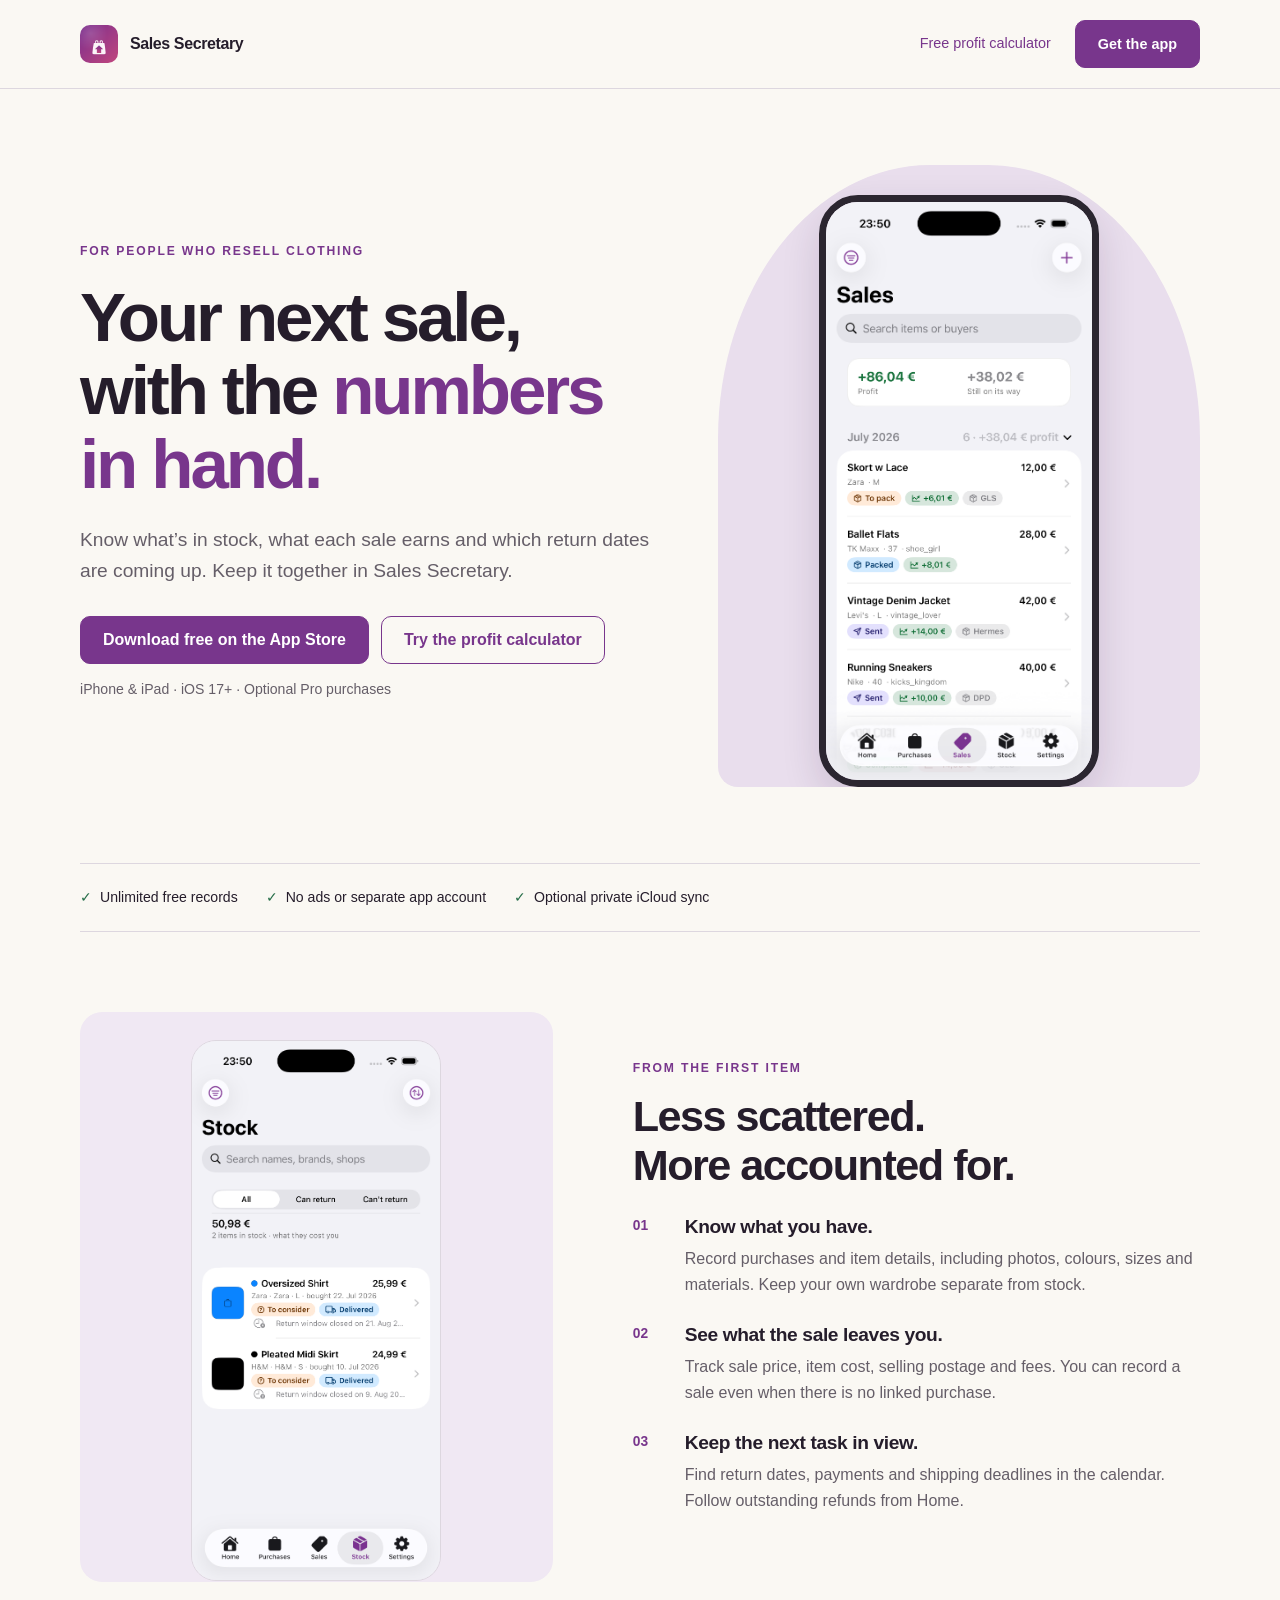
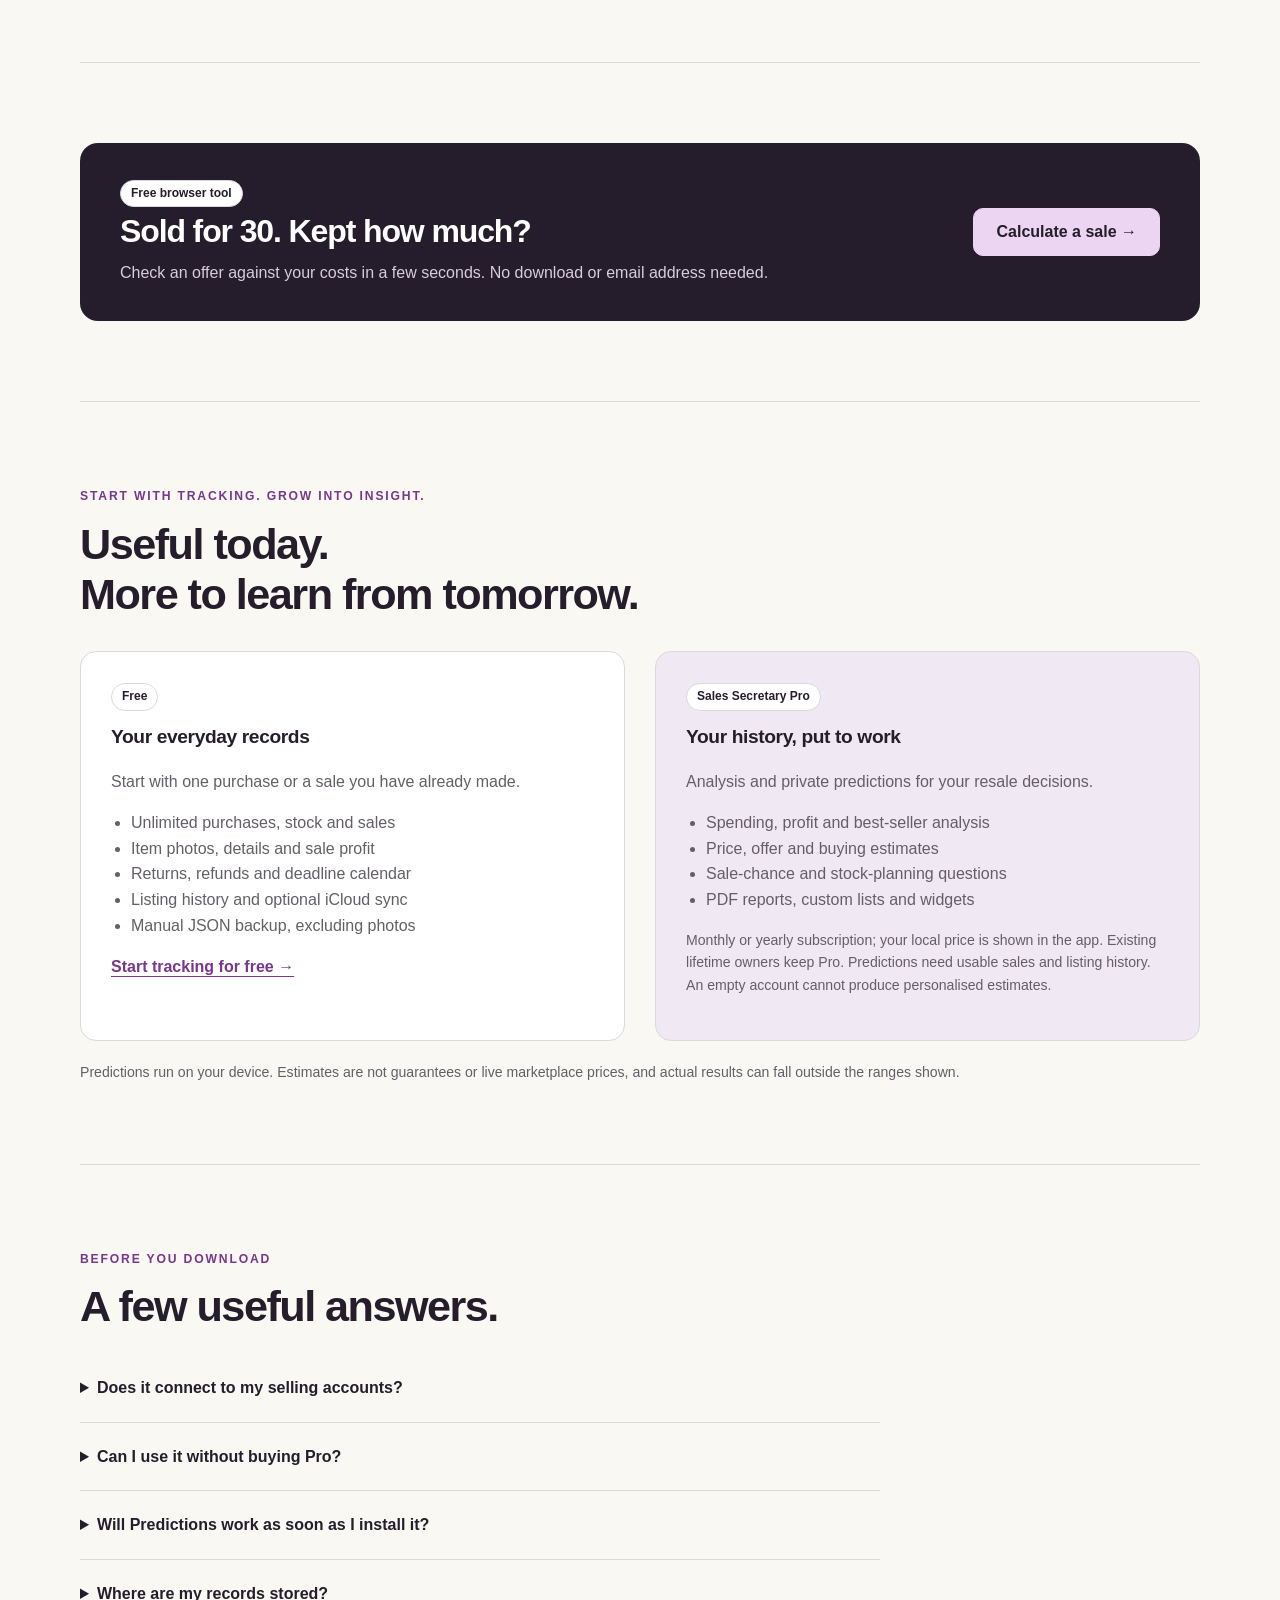
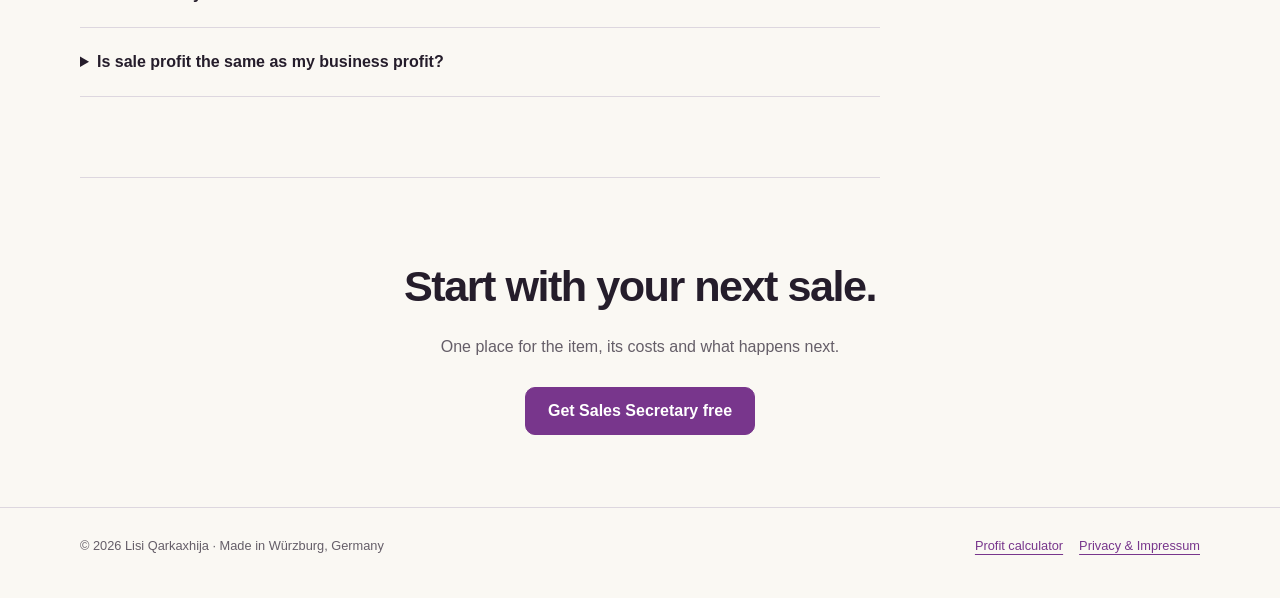
==== app/index.html @ 66dbfe73 "Publish reseller landing page and free profit calculator" ====
<!doctype html>
<html lang="en"><head>
<meta charset="utf-8"><meta name="viewport" content="width=device-width,initial-scale=1">
<title>Sales Secretary | Clothing inventory & resale profit tracker</title>
<meta name="description" content="Keep clothing stock, purchases, sale profit and return deadlines together. Free inventory tracking on iPhone and iPad. Private Predictions and analysis with Pro.">
<link rel="canonical" href="https://lisiq.github.io/sales-secretary-legal/app/">
<meta name="apple-itunes-app" content="app-id=6797229901">
<meta property="og:type" content="website"><meta property="og:title" content="Your next sale, with the numbers in hand."><meta property="og:description" content="Free clothing inventory and profit tracking. Sales Secretary for iPhone and iPad."><meta property="og:url" content="https://lisiq.github.io/sales-secretary-legal/app/"><meta property="og:image" content="https://lisiq.github.io/sales-secretary-legal/assets/social-header.png"><meta name="twitter:card" content="summary_large_image">
<link rel="icon" href="../assets/icon.png"><link rel="stylesheet" href="../assets/site.css">
</head><body>
<a class="skip" href="#main">Skip to content</a>
<header><nav class="wrap" aria-label="Main navigation"><a class="brand" href="./"><img src="../assets/icon.png" width="38" height="38" alt="">Sales Secretary</a><div class="nav-links"><a class="desktop-link" href="../tools/resale-profit/">Free profit calculator</a><a class="button" href="https://apps.apple.com/app/id6797229901">Get the app</a></div></nav></header>
<main id="main" class="wrap">
<section class="hero" aria-labelledby="intro"><div class="hero-copy"><span class="eyebrow">For people who resell clothing</span><h1 id="intro">Your next sale,<br>with the <em>numbers<br>in hand.</em></h1><p class="lead">Know what’s in stock, what each sale earns and which return dates are coming up. Keep it together in Sales Secretary.</p><div class="actions"><a class="button" href="https://apps.apple.com/app/id6797229901">Download free on the App Store</a><a class="button secondary" href="../tools/resale-profit/">Try the profit calculator</a></div><p class="small muted">iPhone & iPad · iOS 17+ · Optional Pro purchases</p></div><div class="phone-stage"><img class="phone" src="../assets/sales.png" alt="Sales Secretary sales list showing item prices, profit, and packing and shipping status." width="1206" height="2622" fetchpriority="high"></div></section>
<div class="trust" aria-label="App benefits"><span>Unlimited free records</span><span>No ads or separate app account</span><span>Optional private iCloud sync</span></div>
<section class="section split" aria-labelledby="workflow"><div class="stock-frame"><img src="../assets/stock.png" alt="Stock screen with clothing names, costs, colours and return information." width="1206" height="2622" loading="lazy"></div><div><span class="eyebrow">From the first item</span><h2 id="workflow">Less scattered.<br>More accounted for.</h2><ol class="steps"><li><h3>Know what you have.</h3><p>Record purchases and item details, including photos, colours, sizes and materials. Keep your own wardrobe separate from stock.</p></li><li><h3>See what the sale leaves you.</h3><p>Track sale price, item cost, selling postage and fees. You can record a sale even when there is no linked purchase.</p></li><li><h3>Keep the next task in view.</h3><p>Find return dates, payments and shipping deadlines in the calendar. Follow outstanding refunds from Home.</p></li></ol></div></section>
<section class="section" aria-labelledby="try"><div class="tool-strip"><div><span class="pill" style="color:#251d2b">Free browser tool</span><h2 id="try">Sold for 30. Kept how much?</h2><p>Check an offer against your costs in a few seconds. No download or email address needed.</p></div><a class="button" href="../tools/resale-profit/">Calculate a sale →</a></div></section>
<section class="section" aria-labelledby="plans"><span class="eyebrow">Start with tracking. Grow into insight.</span><h2 id="plans">Useful today.<br>More to learn from tomorrow.</h2><div class="pricing"><article class="plan"><span class="pill">Free</span><h3>Your everyday records</h3><p class="muted">Start with one purchase or a sale you have already made.</p><ul><li>Unlimited purchases, stock and sales</li><li>Item photos, details and sale profit</li><li>Returns, refunds and deadline calendar</li><li>Listing history and optional iCloud sync</li><li>Manual JSON backup, excluding photos</li></ul><a class="text-link" href="https://apps.apple.com/app/id6797229901">Start tracking for free →</a></article><article class="plan pro"><span class="pill">Sales Secretary Pro</span><h3>Your history, put to work</h3><p class="muted">Analysis and private predictions for your resale decisions.</p><ul><li>Spending, profit and best-seller analysis</li><li>Price, offer and buying estimates</li><li>Sale-chance and stock-planning questions</li><li>PDF reports, custom lists and widgets</li></ul><p class="small muted">Monthly or yearly subscription; your local price is shown in the app. Existing lifetime owners keep Pro. Predictions need usable sales and listing history. An empty account cannot produce personalised estimates.</p></article></div><p class="small muted" style="margin:20px 0 0">Predictions run on your device. Estimates are not guarantees or live marketplace prices, and actual results can fall outside the ranges shown.</p></section>
<section class="section faq" aria-labelledby="questions"><span class="eyebrow">Before you download</span><h2 id="questions">A few useful answers.</h2><details><summary>Does it connect to my selling accounts?</summary><p>No. You enter records manually. Sales Secretary does not automatically import listings, cross-list products or connect to marketplace accounts.</p></details><details><summary>Can I use it without buying Pro?</summary><p>Yes. Purchase, stock, sale and return tracking are free without a record limit. Pro adds analysis, Predictions, PDF reports, custom lists and widgets.</p></details><details><summary>Will Predictions work as soon as I install it?</summary><p>It needs your own usable history. New or limited histories may not support useful estimates. There is no external marketplace feed, and model output is not a promise of a sale or profit.</p></details><details><summary>Where are my records stored?</summary><p>On your device. You can enable private iCloud sync using the same Apple Account on supported devices. Records are not sent to an AI provider. See the <a href="../">privacy policy</a> for details, including Apple’s address suggestions and iCloud.</p></details><details><summary>Is sale profit the same as my business profit?</summary><p>No. The app’s item profit deducts item cost, selling postage and fees. It does not allocate original purchase postage or include every possible business cost. It is not a tax or full business accounting service.</p></details></section>
<section class="closing"><h2>Start with your next sale.</h2><p class="muted">One place for the item, its costs and what happens next.</p><a class="button" href="https://apps.apple.com/app/id6797229901">Get Sales Secretary free</a></section>
</main><footer><div class="wrap"><p>© 2026 Lisi Qarkaxhija · Made in Würzburg, Germany</p><p><a href="../tools/resale-profit/">Profit calculator</a><a href="../">Privacy & Impressum</a></p></div></footer>
</body></html>
---- assets/site.css ----
@charset "UTF-8";
:root{--ink:#251d2b;--muted:#655e68;--paper:#faf8f3;--plum:#78368c;--line:#ddd7df;--soft:#f0e8f3;--green:#246d47;--red:#a3303c;--white:#fff;font-family:ui-sans-serif,-apple-system,BlinkMacSystemFont,"Segoe UI",sans-serif;color:var(--ink);background:var(--paper);font-synthesis:none}
*{box-sizing:border-box}body{margin:0;line-height:1.6}a{color:var(--plum);text-underline-offset:4px}img{max-width:100%;height:auto}button,input,select{font:inherit}button,a,input,select,summary{-webkit-tap-highlight-color:transparent}a:focus-visible,button:focus-visible,input:focus-visible,select:focus-visible,summary:focus-visible{outline:3px solid #a44ac1;outline-offset:4px}button{cursor:pointer}button:disabled{cursor:default;opacity:.5}.wrap{width:min(1120px,calc(100% - 48px));margin:auto}.skip{position:absolute;left:12px;top:-80px;background:white;padding:12px;z-index:10}.skip:focus{top:8px}header{border-bottom:1px solid var(--line)}nav{min-height:88px;display:flex;align-items:center;justify-content:space-between;gap:20px}.brand{display:flex;align-items:center;gap:12px;text-decoration:none;color:var(--ink);font-weight:750;letter-spacing:-.4px}.brand img{width:38px;border-radius:10px}.nav-links{display:flex;align-items:center;gap:24px;font-size:.9rem}.nav-links a{text-decoration:none}.button{display:inline-flex;justify-content:center;align-items:center;text-decoration:none;background:var(--plum);color:white;border:1px solid var(--plum);border-radius:10px;min-height:48px;padding:12px 22px;font-weight:650;line-height:1.25}.button:hover{background:#602971}.button.secondary{background:transparent;color:var(--plum)}.button.secondary:hover{background:var(--soft)}.eyebrow{font-size:.76rem;letter-spacing:.15em;text-transform:uppercase;font-weight:750;color:var(--plum)}h1,h2,h3,p{margin-top:0}h1{font-size:clamp(2.7rem,5.4vw,4.6rem);line-height:1.06;letter-spacing:-.045em;margin:18px 0 24px;font-weight:780}h2{font-size:clamp(1.8rem,3.5vw,2.7rem);line-height:1.15;letter-spacing:-.035em;margin:12px 0 22px}h3{font-size:1.2rem;line-height:1.3;letter-spacing:-.02em}.lead{font-size:1.2rem;color:var(--muted);max-width:570px}.muted{color:var(--muted)}.small{font-size:.88rem}.hero{display:grid;grid-template-columns:1.2fr 1fr;gap:60px;align-items:center;padding:76px 0}.hero-copy{padding:12px 0}.hero h1 em{font-style:normal;color:var(--plum)}.actions{display:flex;flex-wrap:wrap;gap:12px;margin:30px 0 14px}.phone-stage{background:#e9deed;border-radius:44% 44% 20px 20px;padding:30px 35px 0;position:relative;align-self:stretch;display:flex;align-items:flex-end;justify-content:center;max-height:670px;overflow:hidden}.phone{width:280px;border:7px solid #2b2630;border-radius:39px;display:block;box-shadow:0 15px 38px #2d103b24}.stage-note{position:absolute;left:16px;top:40px;padding:9px 13px;background:white;border:1px solid var(--line);border-radius:10px;font-size:.78rem;transform:rotate(-4deg)}.trust{display:flex;gap:28px;flex-wrap:wrap;padding:22px 0;border-top:1px solid var(--line);border-bottom:1px solid var(--line);font-size:.88rem}.trust span::before{content:"✓";color:var(--green);font-weight:bold;padding-right:8px}.section{padding:80px 0;border-bottom:1px solid var(--line)}.split{display:grid;grid-template-columns:1fr 1.2fr;gap:80px;align-items:center}.stock-frame{background:var(--soft);border-radius:22px;padding:28px;display:flex;justify-content:center;overflow:hidden;height:570px}.stock-frame img{width:250px;align-self:flex-start;border-radius:25px;border:1px solid var(--line)}.steps{list-style:none;padding:0;margin:24px 0 0;counter-reset:step}.steps li{counter-increment:step;position:relative;padding:0 0 26px 52px}.steps li::before{content:"0" counter(step);position:absolute;left:0;top:0;color:var(--plum);font-weight:750;font-size:.86rem}.steps h3{margin-bottom:6px}.steps p{margin:0;color:var(--muted)}.tool-strip{display:flex;gap:40px;align-items:center;justify-content:space-between;background:var(--ink);color:white;border-radius:18px;padding:36px 40px}.tool-strip h2{font-size:2rem;margin:6px 0 10px}.tool-strip p{color:#d6cddd;margin:0;max-width:660px}.tool-strip .button{background:#ecd4f3;color:var(--ink);border-color:#ecd4f3;flex-shrink:0}.pricing{display:grid;grid-template-columns:1fr 1fr;gap:30px;margin-top:32px}.plan{padding:30px;border:1px solid var(--line);border-radius:16px;background:var(--white)}.plan.pro{background:var(--soft)}.plan ul{padding-left:20px;color:var(--muted)}.pill{display:inline-block;background:white;border:1px solid var(--line);border-radius:100px;font-size:.75rem;padding:3px 10px;font-weight:650}.plan .pill{margin-bottom:14px}.faq{max-width:800px}details{border-bottom:1px solid var(--line);padding:18px 0}summary{cursor:pointer;font-weight:650;padding:3px 0}details p{color:var(--muted);margin:14px 0 2px}.closing{padding:72px 0;text-align:center}.closing p{max-width:600px;margin:0 auto 28px}footer{border-top:1px solid var(--line);padding:28px 0;color:var(--muted);font-size:.8rem}footer .wrap{display:flex;flex-wrap:wrap;justify-content:space-between;gap:12px}footer a{margin-left:16px}.tool-heading{max-width:780px;padding:54px 0 24px}.tool-heading h1{font-size:clamp(2.6rem,5vw,3.6rem)}.calculator{display:grid;grid-template-columns:1fr 1fr;gap:30px;align-items:start;padding-bottom:50px}.form-panel,.result-panel{padding:30px;border:1px solid var(--line);background:white;border-radius:16px}.result-panel{background:var(--soft)}.field-grid{display:grid;grid-template-columns:1fr 1fr;gap:20px}.field{display:flex;flex-direction:column;gap:7px}.field label{font-size:.9rem;font-weight:650}.field input,.field select{border:1px solid #a99cab;background:white;border-radius:8px;padding:12px;width:100%;min-height:48px;color:var(--ink)}.field input::placeholder{color:#827887}.field input[aria-invalid=true]{border-color:var(--red)}.field.currency{max-width:180px;margin-bottom:22px}.form-actions{display:flex;gap:12px;flex-wrap:wrap;margin-top:24px}.form-actions button{padding:9px 15px;min-height:44px;border:1px solid var(--line);background:var(--paper);color:var(--ink);border-radius:8px;font-size:.86rem}.error{color:var(--red);font-size:.88rem;min-height:1.5em;margin-top:16px}.profit{font-size:3.6rem;line-height:1.1;letter-spacing:-.055em;margin:18px 0 8px;overflow-wrap:anywhere}.profit.positive{color:var(--green)}.profit.negative{color:var(--red)}.result-panel dl{margin:26px 0;border-top:1px solid #d5c7d9}.result-panel dl div{display:flex;gap:12px;justify-content:space-between;padding:13px 0;border-bottom:1px solid #d5c7d9}.result-panel dt{color:var(--muted)}.result-panel dd{margin:0;text-align:right;font-weight:650}.result-panel .button{margin-top:20px;width:100%}.formula{font-family:ui-monospace,monospace;font-size:.88rem;background:var(--soft);border-radius:8px;padding:18px;overflow-wrap:anywhere}.example{border-left:3px solid var(--plum);padding-left:22px;margin:26px 0}.guide{max-width:820px}.guide li{margin:8px 0}.text-link{font-weight:650}.visually-hidden{position:absolute;width:1px;height:1px;clip-path:inset(50%);overflow:hidden}
@media(max-width:760px){.wrap{width:calc(100% - 32px)}nav{min-height:76px;gap:12px}.nav-links{gap:12px}.nav-links .button{font-size:.8rem;padding:9px 12px;min-height:42px}.nav-links .desktop-link{display:none}.hero{grid-template-columns:1fr;gap:28px;padding:42px 0}.hero h1{max-width:580px}.phone-stage{height:460px;max-height:none;max-width:430px;width:100%;justify-self:center;padding-top:25px}.phone{width:242px;align-self:flex-start}.stage-note{top:38px}.trust{gap:10px 20px}.split{grid-template-columns:1fr;gap:30px}.stock-frame{height:360px;order:2}.section{padding:48px 0}.tool-strip{flex-direction:column;align-items:flex-start;padding:27px;gap:25px}.pricing,.calculator{grid-template-columns:1fr}.plan,.form-panel,.result-panel{padding:24px}.tool-heading{padding-top:34px}.calculator{gap:20px}.closing{padding:48px 0}footer .wrap{display:block}footer a{margin:0 15px 0 0}footer p{margin:10px 0}.profit{font-size:3.1rem}}
@media(prefers-reduced-motion:no-preference){html{scroll-behavior:smooth}}
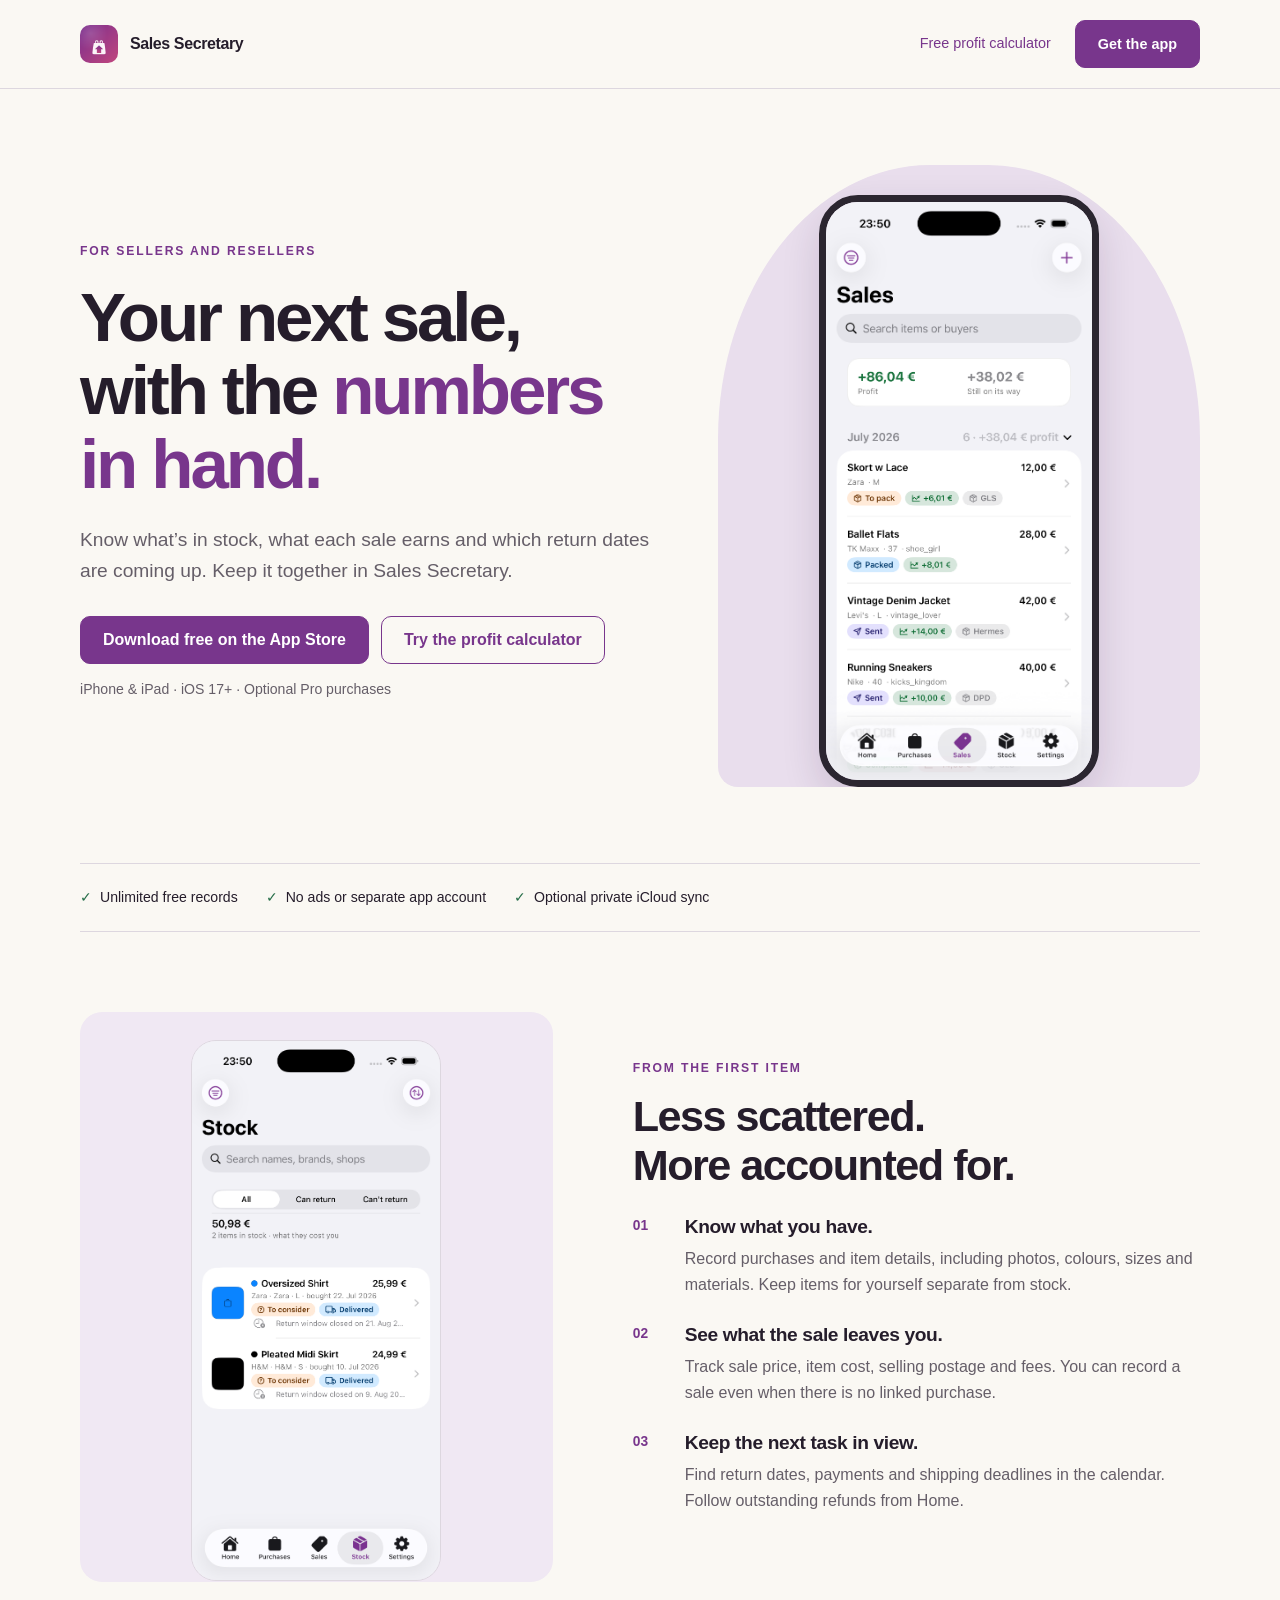
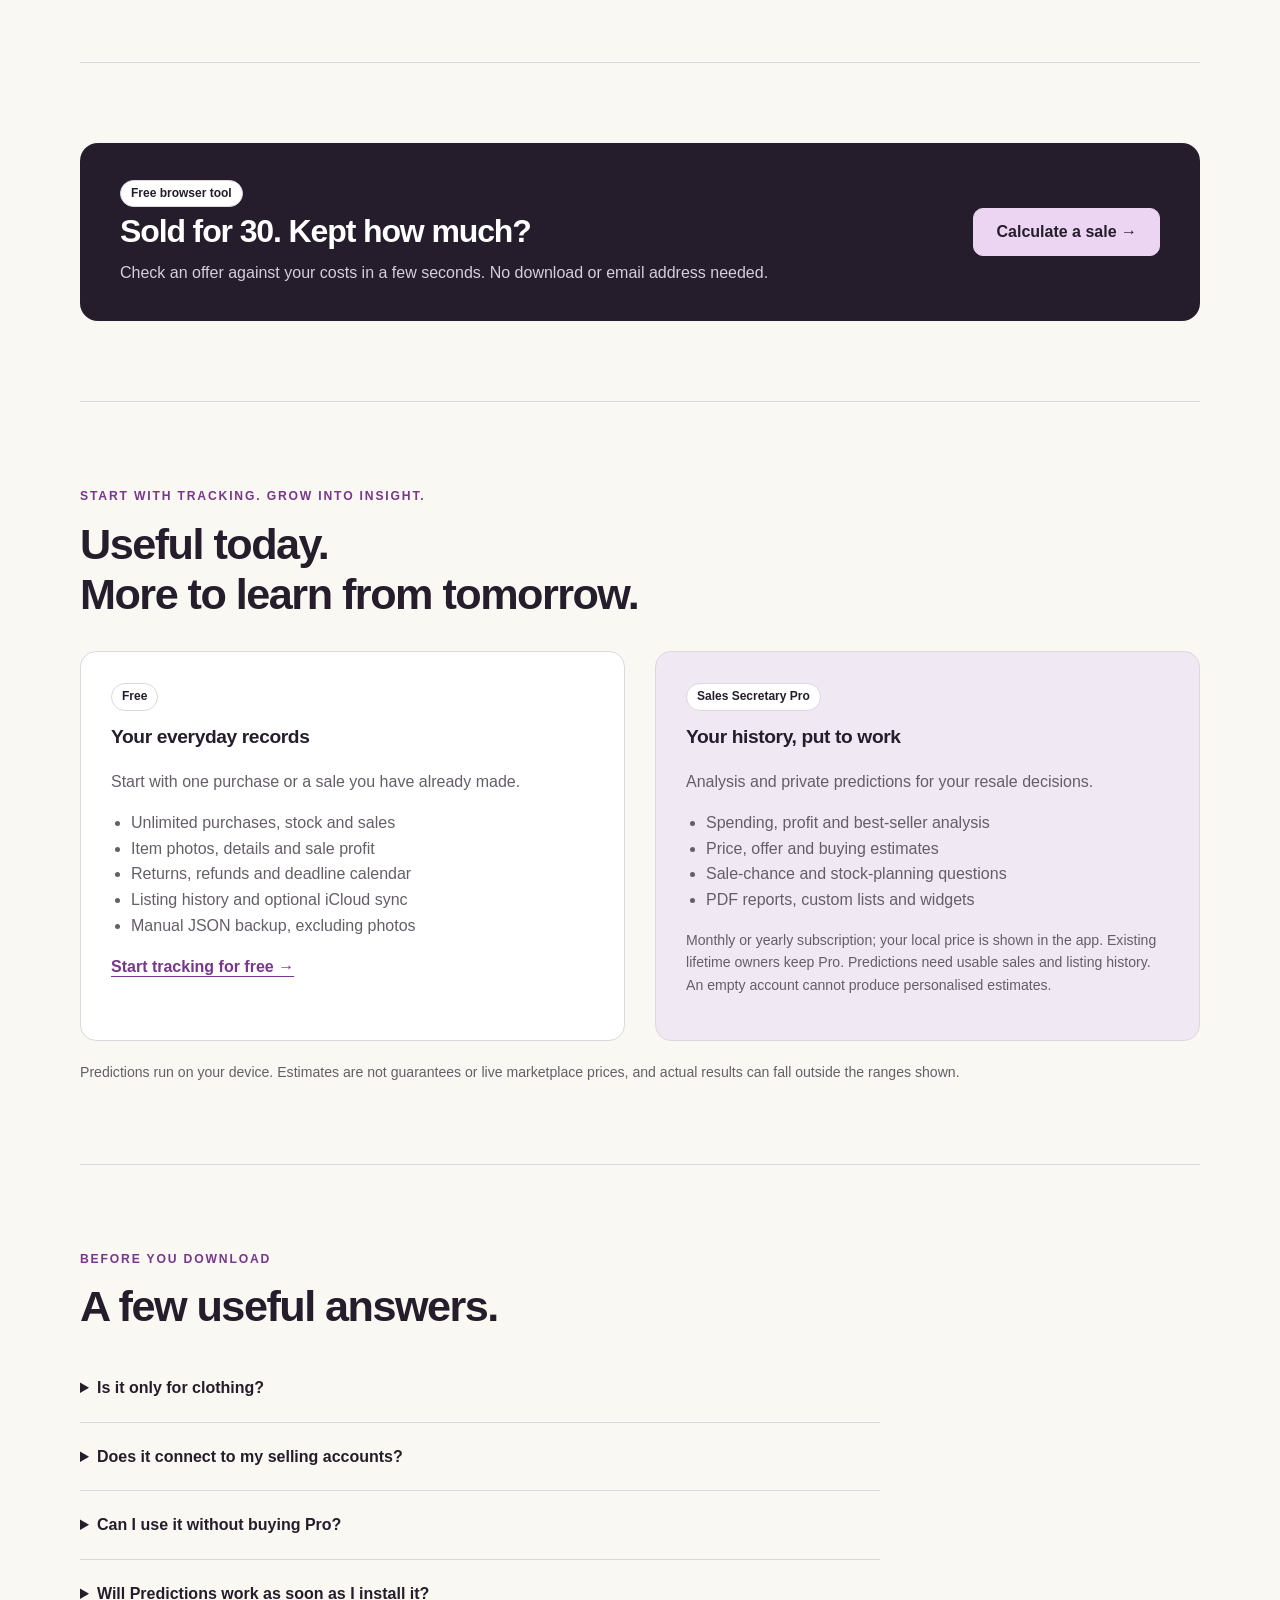
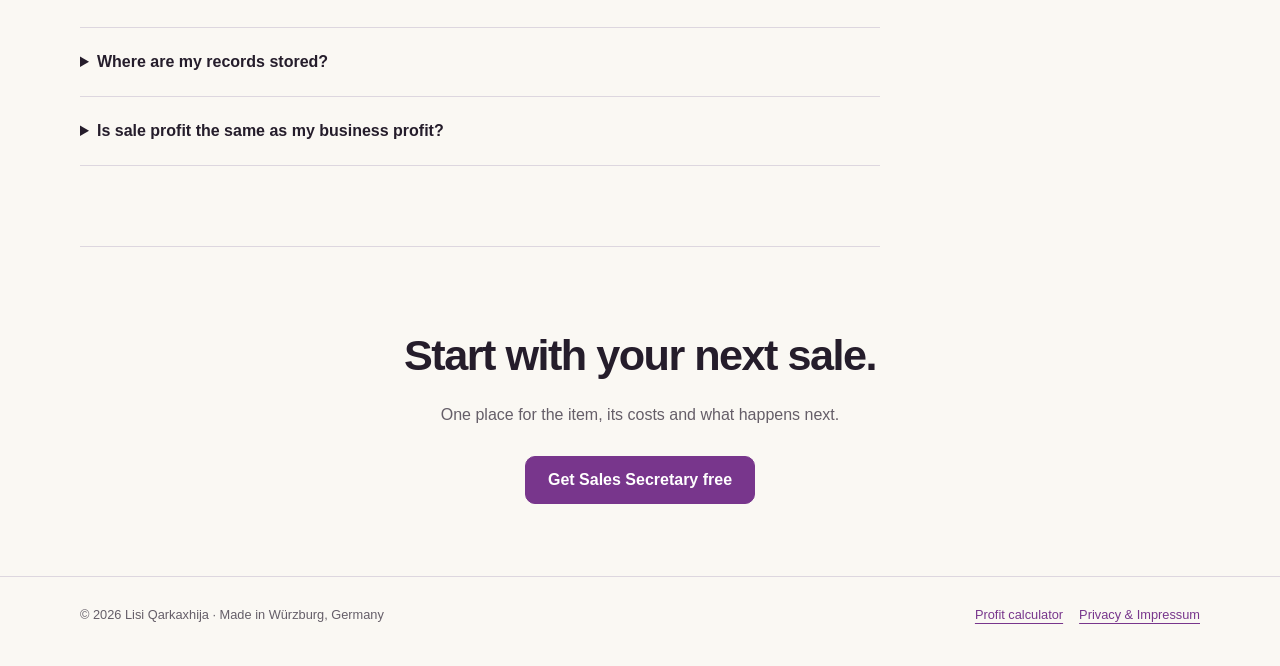
==== commit c38d3de7: "Broaden seller audience and add Apple campaign links" ====
--- a/app/index.html
+++ b/app/index.html
@@ -1,22 +1,52 @@
 <!doctype html>
 <html lang="en"><head>
 <meta charset="utf-8"><meta name="viewport" content="width=device-width,initial-scale=1">
-<title>Sales Secretary | Clothing inventory & resale profit tracker</title>
-<meta name="description" content="Keep clothing stock, purchases, sale profit and return deadlines together. Free inventory tracking on iPhone and iPad. Private Predictions and analysis with Pro.">
+<title>Sales Secretary | Inventory & profit tracker for sellers</title>
+<meta name="description" content="Keep inventory, purchases, sale profit and return deadlines together. Free inventory tracking on iPhone and iPad. Private Predictions and analysis with Pro.">
 <link rel="canonical" href="https://lisiq.github.io/sales-secretary-legal/app/">
 <meta name="apple-itunes-app" content="app-id=6797229901">
-<meta property="og:type" content="website"><meta property="og:title" content="Your next sale, with the numbers in hand."><meta property="og:description" content="Free clothing inventory and profit tracking. Sales Secretary for iPhone and iPad."><meta property="og:url" content="https://lisiq.github.io/sales-secretary-legal/app/"><meta property="og:image" content="https://lisiq.github.io/sales-secretary-legal/assets/social-header.png"><meta name="twitter:card" content="summary_large_image">
+<meta property="og:type" content="website"><meta property="og:title" content="Your next sale, with the numbers in hand."><meta property="og:description" content="Free inventory and profit tracking for sellers and resellers. Sales Secretary for iPhone and iPad."><meta property="og:url" content="https://lisiq.github.io/sales-secretary-legal/app/"><meta property="og:image" content="https://lisiq.github.io/sales-secretary-legal/assets/icon.png"><meta name="twitter:card" content="summary">
 <link rel="icon" href="../assets/icon.png"><link rel="stylesheet" href="../assets/site.css">
+<script type="application/ld+json">
+{
+  "@context": "https://schema.org",
+  "@type": "SoftwareApplication",
+  "@id": "https://lisiq.github.io/sales-secretary-legal/app/#sales-secretary",
+  "name": "Sales Secretary",
+  "url": "https://lisiq.github.io/sales-secretary-legal/app/",
+  "downloadUrl": "https://apps.apple.com/app/id6797229901",
+  "sameAs": "https://apps.apple.com/app/id6797229901",
+  "image": "https://lisiq.github.io/sales-secretary-legal/assets/icon.png",
+  "operatingSystem": "iOS 17 or later; iPadOS 17 or later",
+  "applicationCategory": "FinanceApplication",
+  "description": "Inventory and item-profit tracking for sellers and resellers. Unlimited core tracking is free. Optional paid Pro includes analysis, reports, custom lists, widgets and on-device predictions requiring suitable recorded history. Records are entered manually; there is no automatic marketplace import.",
+  "offers": {
+    "@type": "Offer",
+    "price": 0,
+    "priceCurrency": "EUR",
+    "url": "https://apps.apple.com/app/id6797229901",
+    "description": "Free download and unlimited core tracking. Optional paid Pro purchases are available in the app."
+  },
+  "featureList": [
+    "Purchases, inventory and sales tracking",
+    "Item photos and details",
+    "Item profit after cost, selling postage and fees",
+    "Return deadlines and calendar",
+    "Optional private iCloud sync",
+    "Pro analysis and on-device predictions using suitable recorded history"
+  ]
+}
+</script>
 </head><body>
 <a class="skip" href="#main">Skip to content</a>
-<header><nav class="wrap" aria-label="Main navigation"><a class="brand" href="./"><img src="../assets/icon.png" width="38" height="38" alt="">Sales Secretary</a><div class="nav-links"><a class="desktop-link" href="../tools/resale-profit/">Free profit calculator</a><a class="button" href="https://apps.apple.com/app/id6797229901">Get the app</a></div></nav></header>
+<header><nav class="wrap" aria-label="Main navigation"><a class="brand" href="./"><img src="../assets/icon.png" width="38" height="38" alt="">Sales Secretary</a><div class="nav-links"><a class="desktop-link" href="../tools/resale-profit/">Free profit calculator</a><a class="button" href="https://apps.apple.com/app/apple-store/id6797229901?pt=128811093&amp;ct=web-app&amp;mt=8">Get the app</a></div></nav></header>
 <main id="main" class="wrap">
-<section class="hero" aria-labelledby="intro"><div class="hero-copy"><span class="eyebrow">For people who resell clothing</span><h1 id="intro">Your next sale,<br>with the <em>numbers<br>in hand.</em></h1><p class="lead">Know what’s in stock, what each sale earns and which return dates are coming up. Keep it together in Sales Secretary.</p><div class="actions"><a class="button" href="https://apps.apple.com/app/id6797229901">Download free on the App Store</a><a class="button secondary" href="../tools/resale-profit/">Try the profit calculator</a></div><p class="small muted">iPhone & iPad · iOS 17+ · Optional Pro purchases</p></div><div class="phone-stage"><img class="phone" src="../assets/sales.png" alt="Sales Secretary sales list showing item prices, profit, and packing and shipping status." width="1206" height="2622" fetchpriority="high"></div></section>
+<section class="hero" aria-labelledby="intro"><div class="hero-copy"><span class="eyebrow">For sellers and resellers</span><h1 id="intro">Your next sale,<br>with the <em>numbers<br>in hand.</em></h1><p class="lead">Know what’s in stock, what each sale earns and which return dates are coming up. Keep it together in Sales Secretary.</p><div class="actions"><a class="button" href="https://apps.apple.com/app/apple-store/id6797229901?pt=128811093&amp;ct=web-app&amp;mt=8">Download free on the App Store</a><a class="button secondary" href="../tools/resale-profit/">Try the profit calculator</a></div><p class="small muted">iPhone & iPad · iOS 17+ · Optional Pro purchases</p></div><div class="phone-stage"><img class="phone" src="../assets/sales.png" alt="Sales Secretary sales list showing item prices, profit, and packing and shipping status." width="1206" height="2622" fetchpriority="high"></div></section>
 <div class="trust" aria-label="App benefits"><span>Unlimited free records</span><span>No ads or separate app account</span><span>Optional private iCloud sync</span></div>
-<section class="section split" aria-labelledby="workflow"><div class="stock-frame"><img src="../assets/stock.png" alt="Stock screen with clothing names, costs, colours and return information." width="1206" height="2622" loading="lazy"></div><div><span class="eyebrow">From the first item</span><h2 id="workflow">Less scattered.<br>More accounted for.</h2><ol class="steps"><li><h3>Know what you have.</h3><p>Record purchases and item details, including photos, colours, sizes and materials. Keep your own wardrobe separate from stock.</p></li><li><h3>See what the sale leaves you.</h3><p>Track sale price, item cost, selling postage and fees. You can record a sale even when there is no linked purchase.</p></li><li><h3>Keep the next task in view.</h3><p>Find return dates, payments and shipping deadlines in the calendar. Follow outstanding refunds from Home.</p></li></ol></div></section>
+<section class="section split" aria-labelledby="workflow"><div class="stock-frame"><img src="../assets/stock.png" alt="Stock screen with clothing names, costs, colours and return information." width="1206" height="2622" loading="lazy"></div><div><span class="eyebrow">From the first item</span><h2 id="workflow">Less scattered.<br>More accounted for.</h2><ol class="steps"><li><h3>Know what you have.</h3><p>Record purchases and item details, including photos, colours, sizes and materials. Keep items for yourself separate from stock.</p></li><li><h3>See what the sale leaves you.</h3><p>Track sale price, item cost, selling postage and fees. You can record a sale even when there is no linked purchase.</p></li><li><h3>Keep the next task in view.</h3><p>Find return dates, payments and shipping deadlines in the calendar. Follow outstanding refunds from Home.</p></li></ol></div></section>
 <section class="section" aria-labelledby="try"><div class="tool-strip"><div><span class="pill" style="color:#251d2b">Free browser tool</span><h2 id="try">Sold for 30. Kept how much?</h2><p>Check an offer against your costs in a few seconds. No download or email address needed.</p></div><a class="button" href="../tools/resale-profit/">Calculate a sale →</a></div></section>
-<section class="section" aria-labelledby="plans"><span class="eyebrow">Start with tracking. Grow into insight.</span><h2 id="plans">Useful today.<br>More to learn from tomorrow.</h2><div class="pricing"><article class="plan"><span class="pill">Free</span><h3>Your everyday records</h3><p class="muted">Start with one purchase or a sale you have already made.</p><ul><li>Unlimited purchases, stock and sales</li><li>Item photos, details and sale profit</li><li>Returns, refunds and deadline calendar</li><li>Listing history and optional iCloud sync</li><li>Manual JSON backup, excluding photos</li></ul><a class="text-link" href="https://apps.apple.com/app/id6797229901">Start tracking for free →</a></article><article class="plan pro"><span class="pill">Sales Secretary Pro</span><h3>Your history, put to work</h3><p class="muted">Analysis and private predictions for your resale decisions.</p><ul><li>Spending, profit and best-seller analysis</li><li>Price, offer and buying estimates</li><li>Sale-chance and stock-planning questions</li><li>PDF reports, custom lists and widgets</li></ul><p class="small muted">Monthly or yearly subscription; your local price is shown in the app. Existing lifetime owners keep Pro. Predictions need usable sales and listing history. An empty account cannot produce personalised estimates.</p></article></div><p class="small muted" style="margin:20px 0 0">Predictions run on your device. Estimates are not guarantees or live marketplace prices, and actual results can fall outside the ranges shown.</p></section>
-<section class="section faq" aria-labelledby="questions"><span class="eyebrow">Before you download</span><h2 id="questions">A few useful answers.</h2><details><summary>Does it connect to my selling accounts?</summary><p>No. You enter records manually. Sales Secretary does not automatically import listings, cross-list products or connect to marketplace accounts.</p></details><details><summary>Can I use it without buying Pro?</summary><p>Yes. Purchase, stock, sale and return tracking are free without a record limit. Pro adds analysis, Predictions, PDF reports, custom lists and widgets.</p></details><details><summary>Will Predictions work as soon as I install it?</summary><p>It needs your own usable history. New or limited histories may not support useful estimates. There is no external marketplace feed, and model output is not a promise of a sale or profit.</p></details><details><summary>Where are my records stored?</summary><p>On your device. You can enable private iCloud sync using the same Apple Account on supported devices. Records are not sent to an AI provider. See the <a href="../">privacy policy</a> for details, including Apple’s address suggestions and iCloud.</p></details><details><summary>Is sale profit the same as my business profit?</summary><p>No. The app’s item profit deducts item cost, selling postage and fees. It does not allocate original purchase postage or include every possible business cost. It is not a tax or full business accounting service.</p></details></section>
-<section class="closing"><h2>Start with your next sale.</h2><p class="muted">One place for the item, its costs and what happens next.</p><a class="button" href="https://apps.apple.com/app/id6797229901">Get Sales Secretary free</a></section>
+<section class="section" aria-labelledby="plans"><span class="eyebrow">Start with tracking. Grow into insight.</span><h2 id="plans">Useful today.<br>More to learn from tomorrow.</h2><div class="pricing"><article class="plan"><span class="pill">Free</span><h3>Your everyday records</h3><p class="muted">Start with one purchase or a sale you have already made.</p><ul><li>Unlimited purchases, stock and sales</li><li>Item photos, details and sale profit</li><li>Returns, refunds and deadline calendar</li><li>Listing history and optional iCloud sync</li><li>Manual JSON backup, excluding photos</li></ul><a class="text-link" href="https://apps.apple.com/app/apple-store/id6797229901?pt=128811093&amp;ct=web-app&amp;mt=8">Start tracking for free →</a></article><article class="plan pro"><span class="pill">Sales Secretary Pro</span><h3>Your history, put to work</h3><p class="muted">Analysis and private predictions for your resale decisions.</p><ul><li>Spending, profit and best-seller analysis</li><li>Price, offer and buying estimates</li><li>Sale-chance and stock-planning questions</li><li>PDF reports, custom lists and widgets</li></ul><p class="small muted">Monthly or yearly subscription; your local price is shown in the app. Existing lifetime owners keep Pro. Predictions need usable sales and listing history. An empty account cannot produce personalised estimates.</p></article></div><p class="small muted" style="margin:20px 0 0">Predictions run on your device. Estimates are not guarantees or live marketplace prices, and actual results can fall outside the ranges shown.</p></section>
+<section class="section faq" aria-labelledby="questions"><span class="eyebrow">Before you download</span><h2 id="questions">A few useful answers.</h2><details><summary>Is it only for clothing?</summary><p>No. You can record individual physical items such as books, electronics, collectibles, homeware and clothing. The screenshots show clothing examples. The current preset categories focus on clothing; other goods can use “Other”, and Pro lets you add your own categories. Purchases, sale costs, photos, returns and deadlines work with your item records.</p></details><details><summary>Does it connect to my selling accounts?</summary><p>No. You enter records manually. Sales Secretary does not automatically import listings, cross-list products or connect to marketplace accounts.</p></details><details><summary>Can I use it without buying Pro?</summary><p>Yes. Purchase, stock, sale and return tracking are free without a record limit. Pro adds analysis, Predictions, PDF reports, custom lists and widgets.</p></details><details><summary>Will Predictions work as soon as I install it?</summary><p>It needs your own usable history. New or limited histories may not support useful estimates. There is no external marketplace feed, and model output is not a promise of a sale or profit.</p></details><details><summary>Where are my records stored?</summary><p>On your device. You can enable private iCloud sync using the same Apple Account on supported devices. Records are not sent to an AI provider. See the <a href="../">privacy policy</a> for details, including Apple’s address suggestions and iCloud.</p></details><details><summary>Is sale profit the same as my business profit?</summary><p>No. The app’s item profit deducts item cost, selling postage and fees. It does not allocate original purchase postage or include every possible business cost. It is not a tax or full business accounting service.</p></details></section>
+<section class="closing"><h2>Start with your next sale.</h2><p class="muted">One place for the item, its costs and what happens next.</p><a class="button" href="https://apps.apple.com/app/apple-store/id6797229901?pt=128811093&amp;ct=web-app&amp;mt=8">Get Sales Secretary free</a></section>
 </main><footer><div class="wrap"><p>© 2026 Lisi Qarkaxhija · Made in Würzburg, Germany</p><p><a href="../tools/resale-profit/">Profit calculator</a><a href="../">Privacy & Impressum</a></p></div></footer>
 </body></html>
